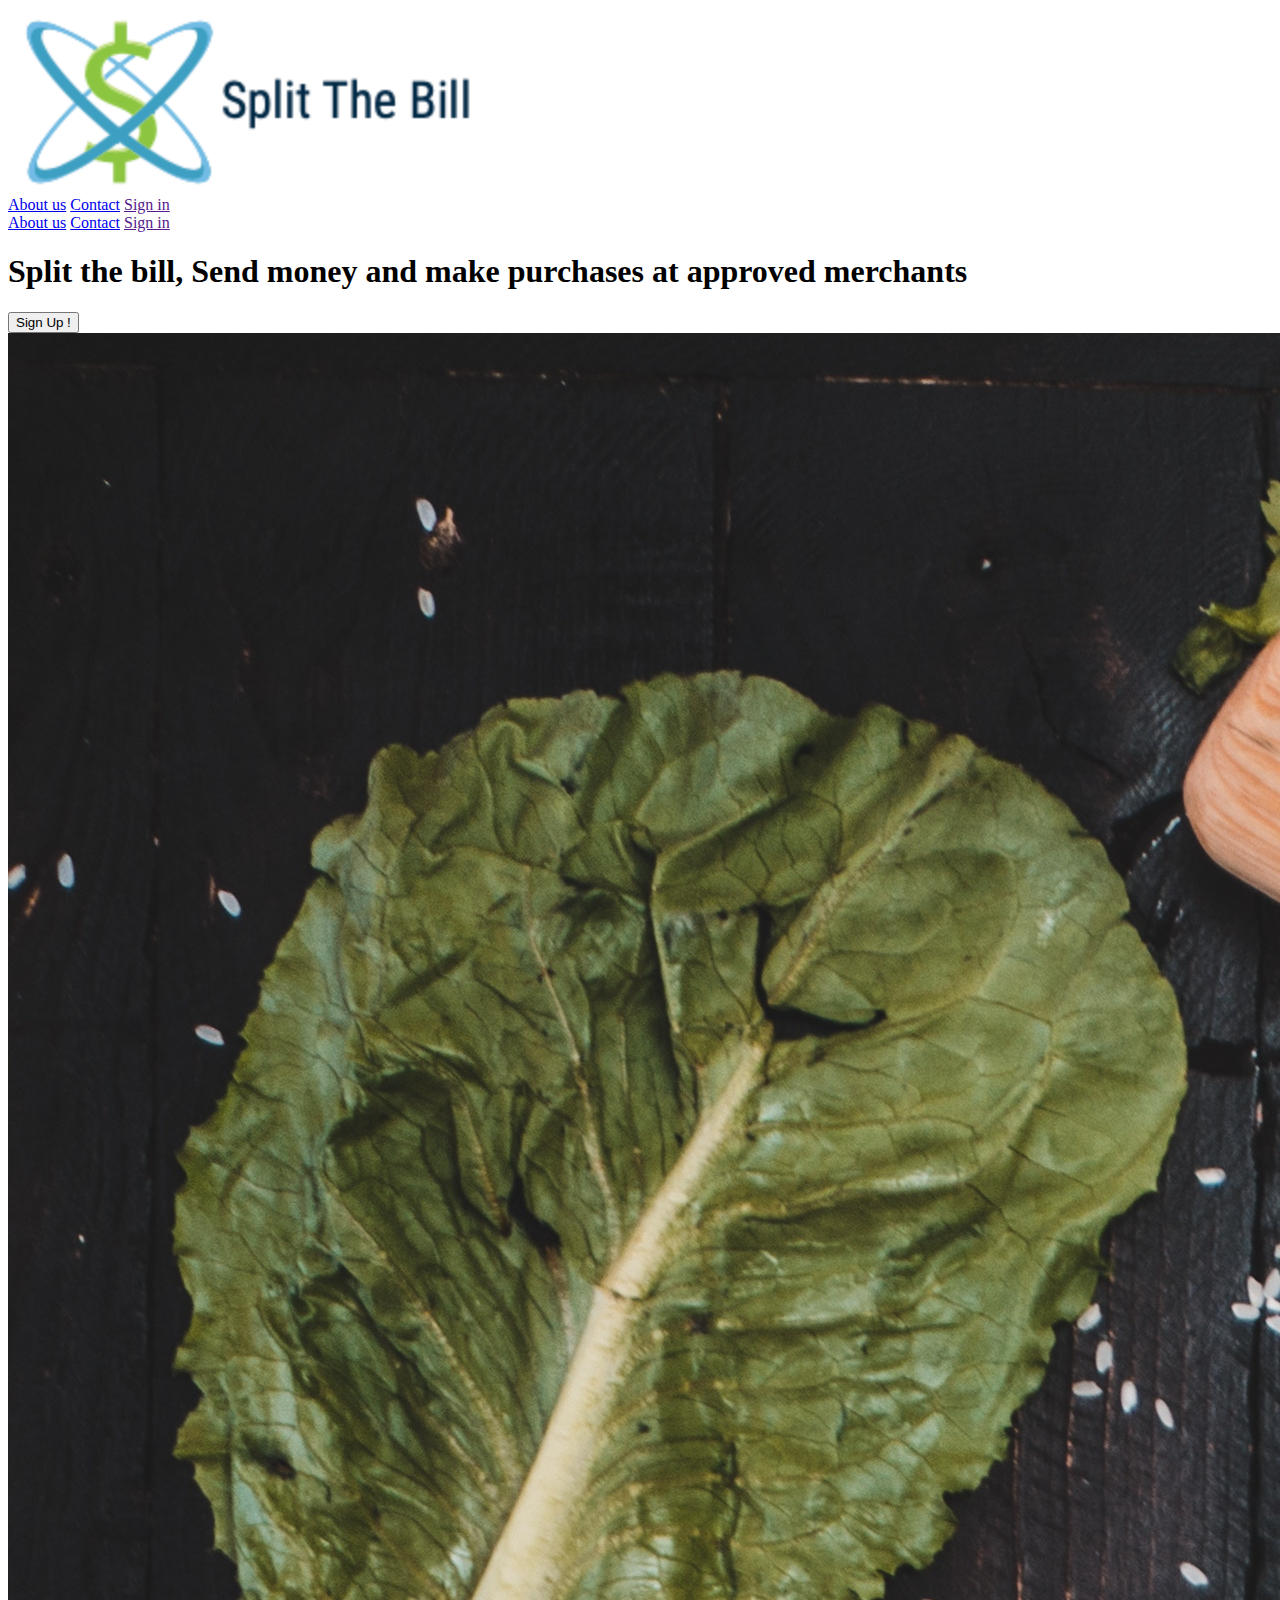
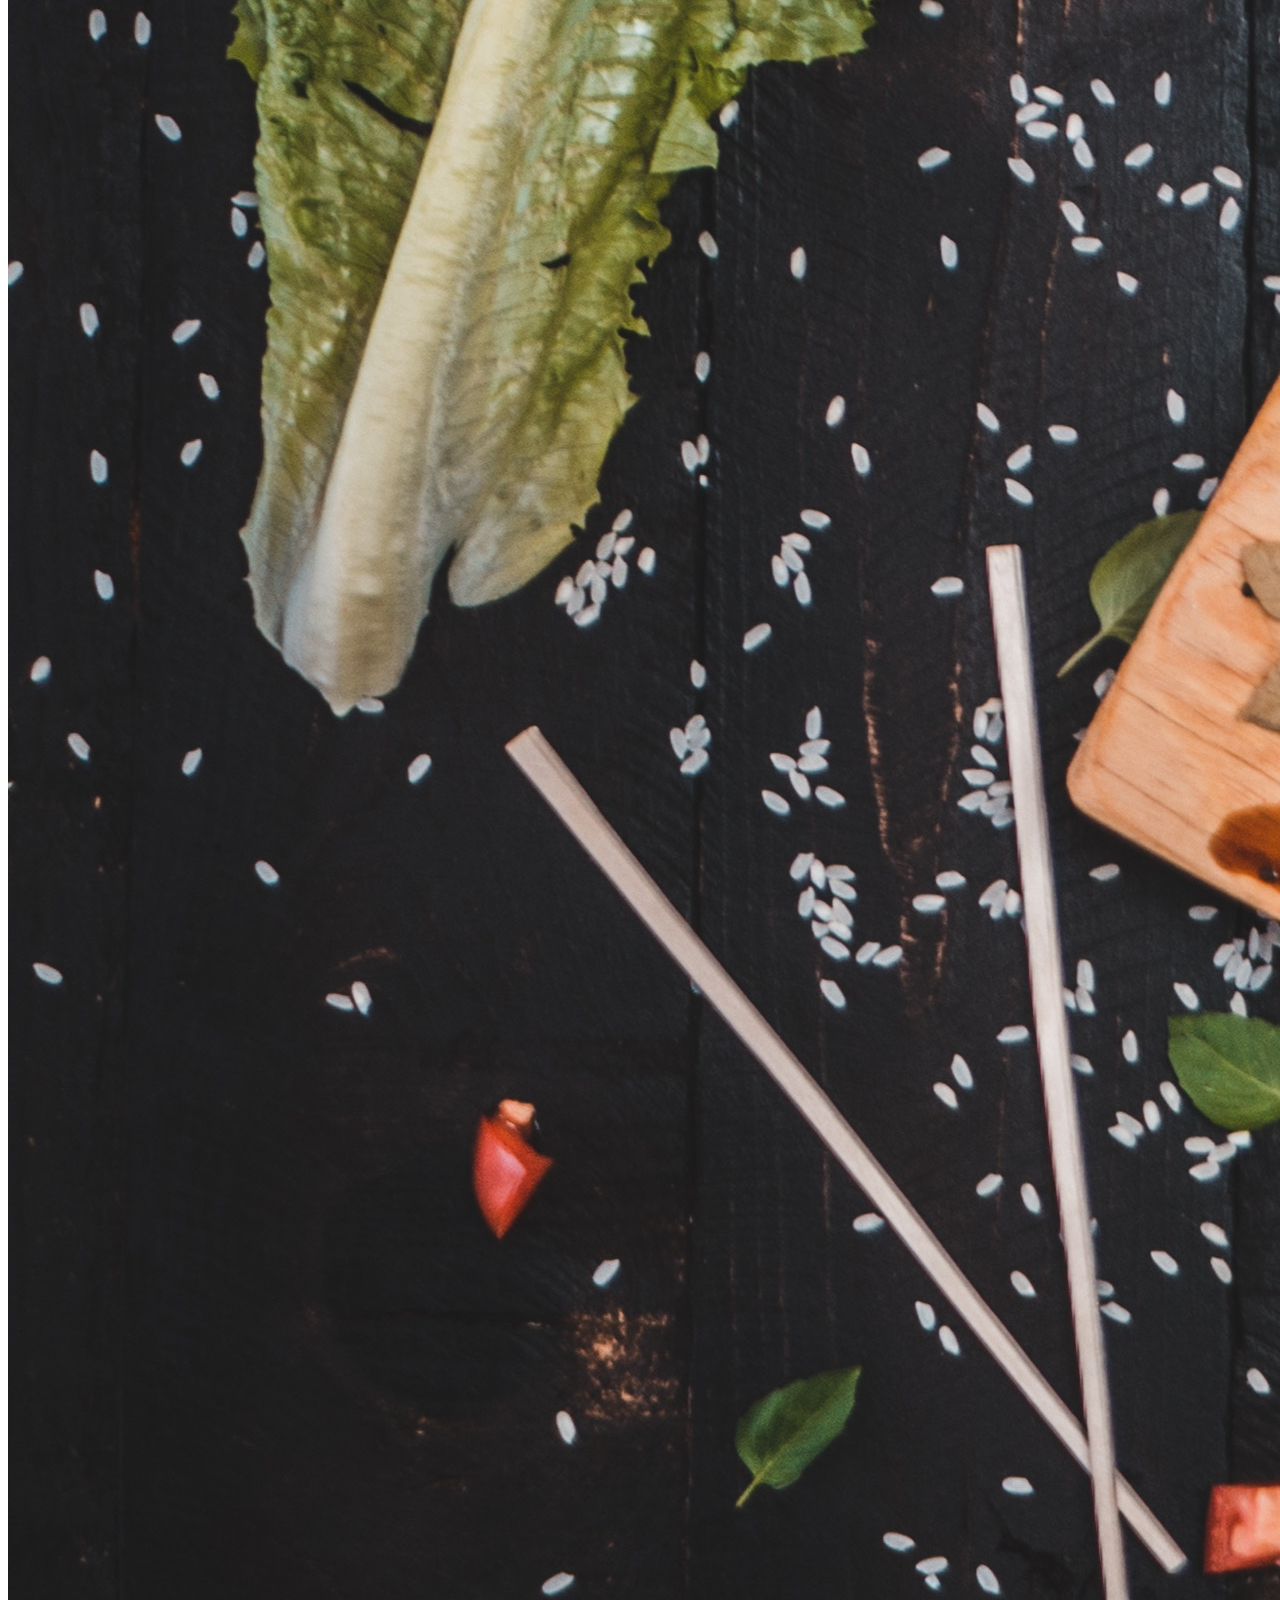
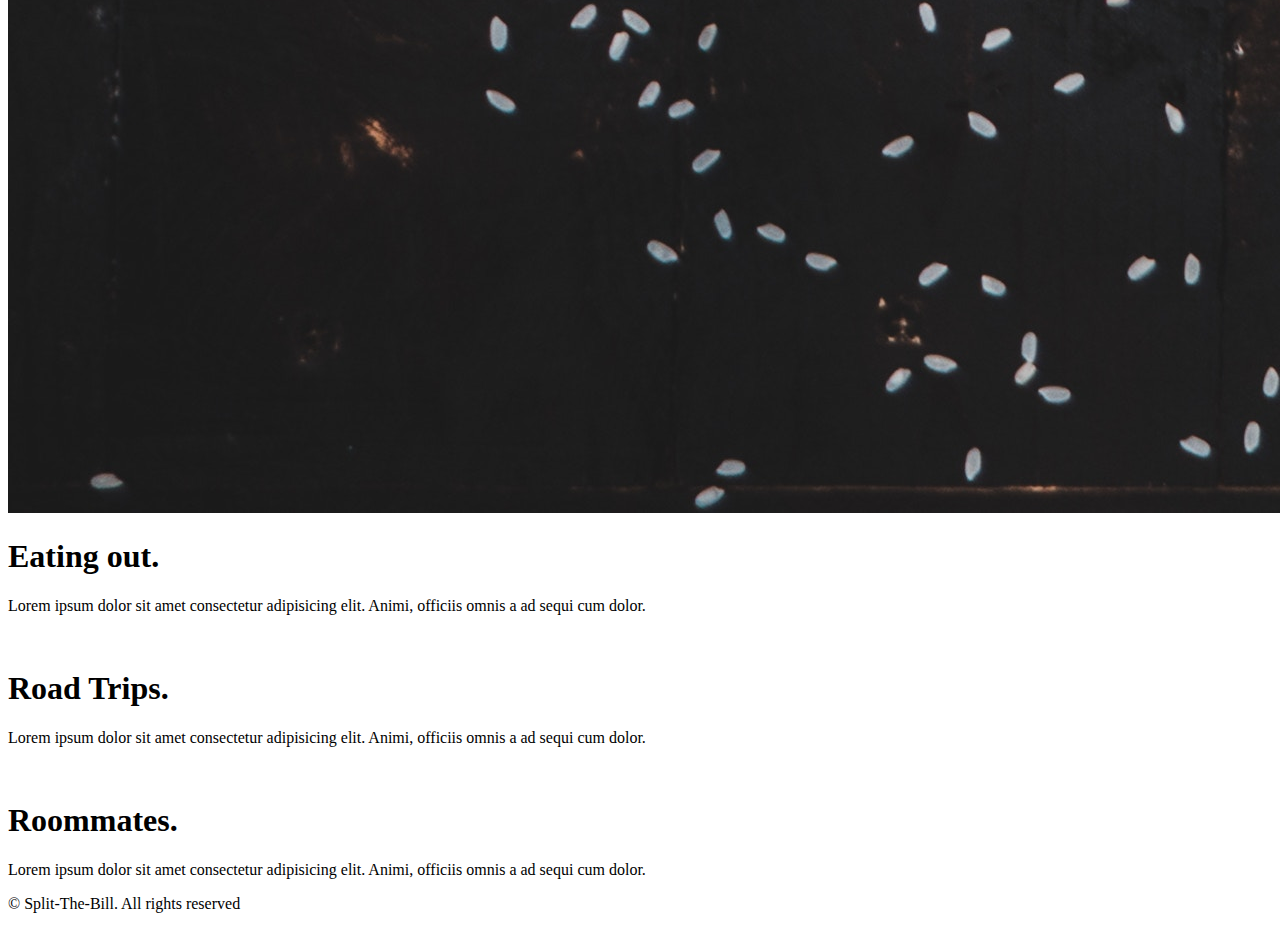
==== index.html @ 21a75089 "Touch up contact page" ====
<!DOCTYPE html>
<html>

<head>
  <title>Split The Bill</title>

  <meta name="viewport" content="width=device-width, initial-scale=1.0">
  <!-- reset style sheet -->
  <link rel="stylesheet" href="css/reset.css" />
  <!-- My style sheet -->
  <link rel="stylesheet" href="css/index.css" />
  <!-- Fontawesome -->
  <link rel="stylesheet" href="https://use.fontawesome.com/releases/v5.8.1/css/all.css"
    integrity="sha384-50oBUHEmvpQ+1lW4y57PTFmhCaXp0ML5d60M1M7uH2+nqUivzIebhndOJK28anvf" crossorigin="anonymous">
  <!-- Google fonts -->
  <link href="https://fonts.googleapis.com/css?family=Bangers|Questrial" rel="stylesheet">

  <!-- javascript -->
  <script defer="defer" src="./components/nav/nav.js"></script>
</head>

<body>
  <header class="header-container">
    <!-- <i class="fas fa-file-invoice-dollar fa-2x" id="logo">Split-The-Bill</i> -->
    <a href="index.html"><img id="logo-img" src="./img/splitthebill.png" alt="split the bill logo"></a>
    <!-- <a id="logo" href="index.html">Split-The-Bill</a> -->
    <nav id="desktop-nav">
      <a href="about.html">About us</i></a>
      <a href="contact.html">Contact</i></a>
      <a href="">Sign in <i class="fas fa-sign-in-alt"></i></a>
    </nav>

    <!-- mobile nav -->
    <nav class="dropdown">
      <section class="dropdown-button">
        <div class="bar1"></div>
        <div class="bar2"></div>
        <div class="bar3"></div>
      </section>
      <section class="dropdown-content dropdown-hidden">
        <a href="about.html">About us</i></a>
        <a href="contact.html">Contact</i></a>
        <a href="">Sign in <i class="fas fa-sign-in-alt"></i></a>
      </section>
    </nav>


  </header>


  <section id="jumbotrom">
    <div>
      <h1>Split the bill, Send money and
        make purchases at
        approved merchants</h1>

      <button>Sign Up !</button>
    </div>

    <div id="main-img">
      <!-- <img src="img/marianne-krohn-703826-unsplash.jpg" alt="person at cafe paying"> -->
    </div>
  </section>




  <section class="content">
    <div>
      <img src="img/daniel-apodaca-784965-unsplash.jpg" alt="">
      <h1>Eating out.</h1>
      <p>
        Lorem ipsum dolor sit amet consectetur adipisicing elit.
        Animi, officiis omnis a ad sequi cum dolor.
      </p>
    </div>
    <div>
      <img src="img/dino-reichmuth-115620-unsplash.jpg" alt="">
      <h1>Road Trips.</h1>
      <p>
        Lorem ipsum dolor sit amet consectetur adipisicing elit.
        Animi, officiis omnis a ad sequi cum dolor.
      </p>
    </div>
    <div>
      <img src="img/eric-nopanen-624212-unsplash.jpg" alt="">
      <h1>Roommates.</h1>
      <p>
        Lorem ipsum dolor sit amet consectetur adipisicing elit.
        Animi, officiis omnis a ad sequi cum dolor.
      </p>
    </div>
  </section>


  <footer>
    <p>© Split-The-Bill. All rights reserved</p>
  </footer>


</body>

</html>
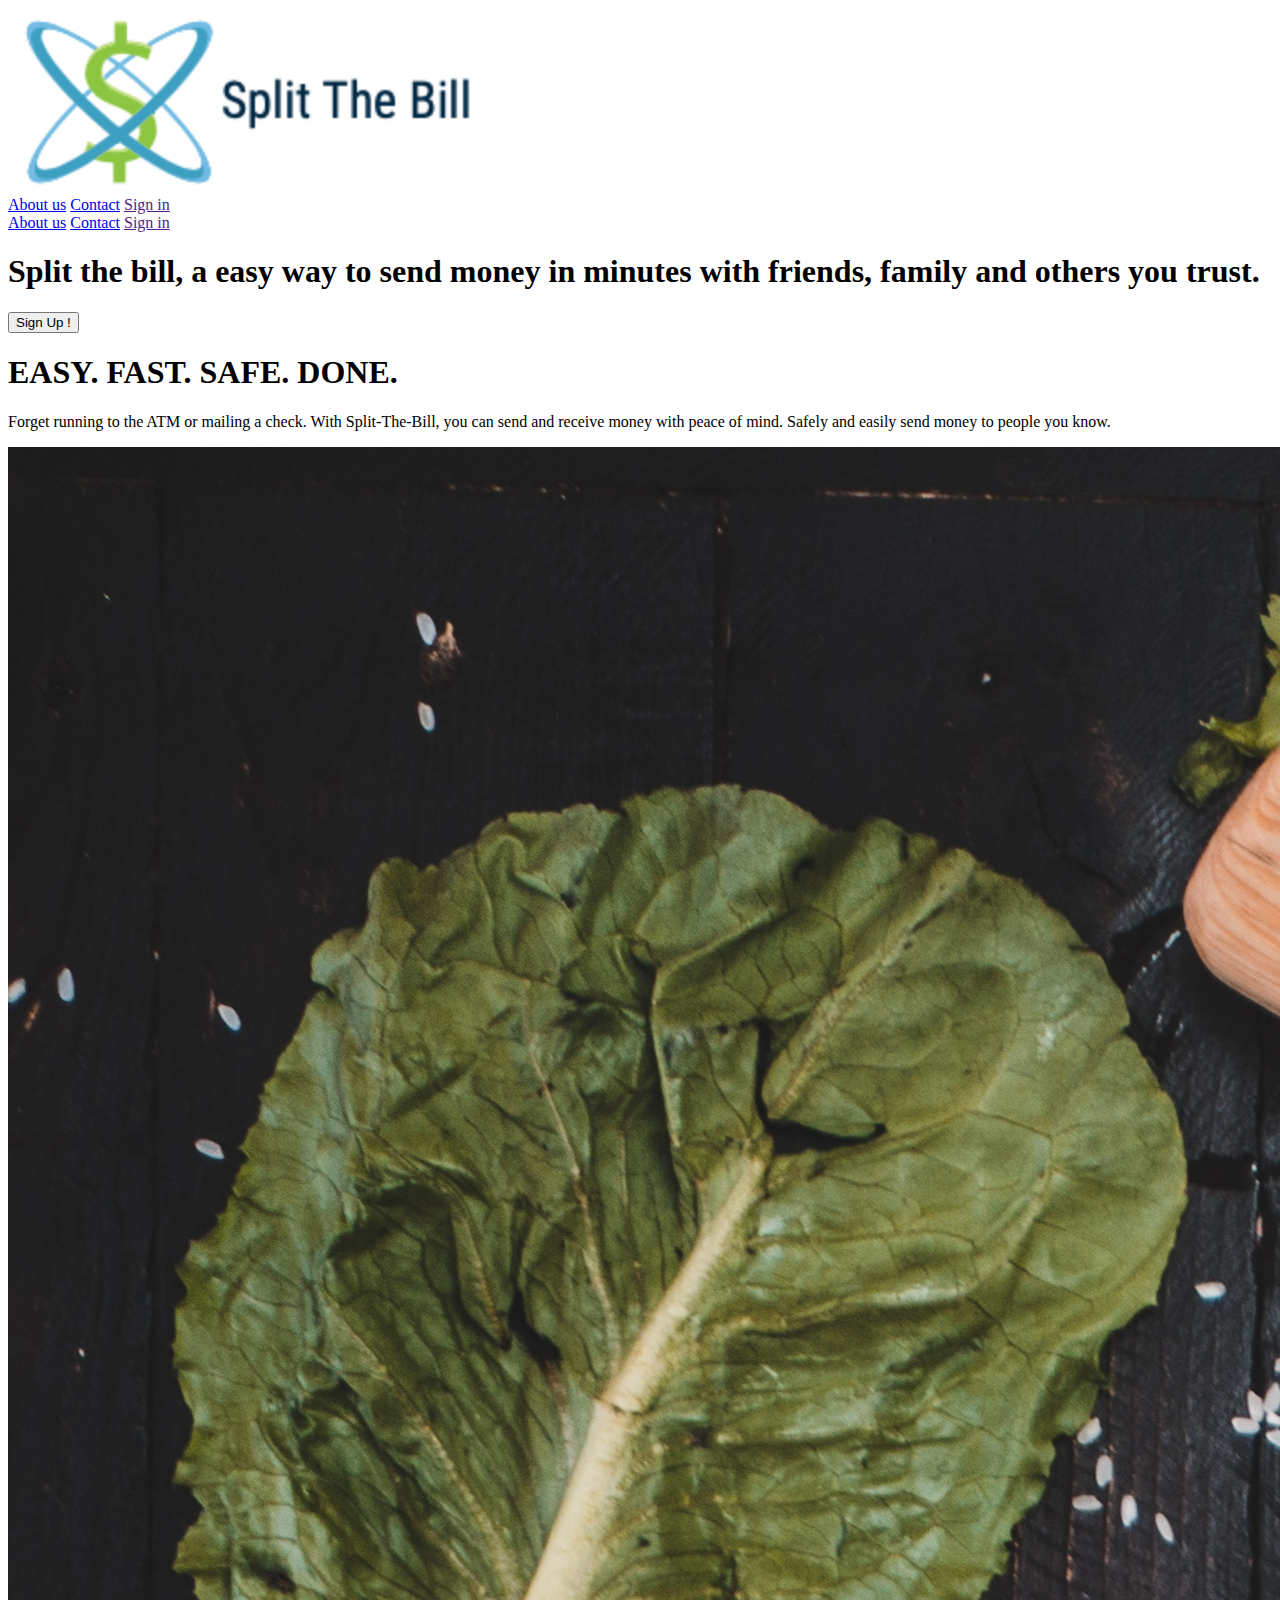
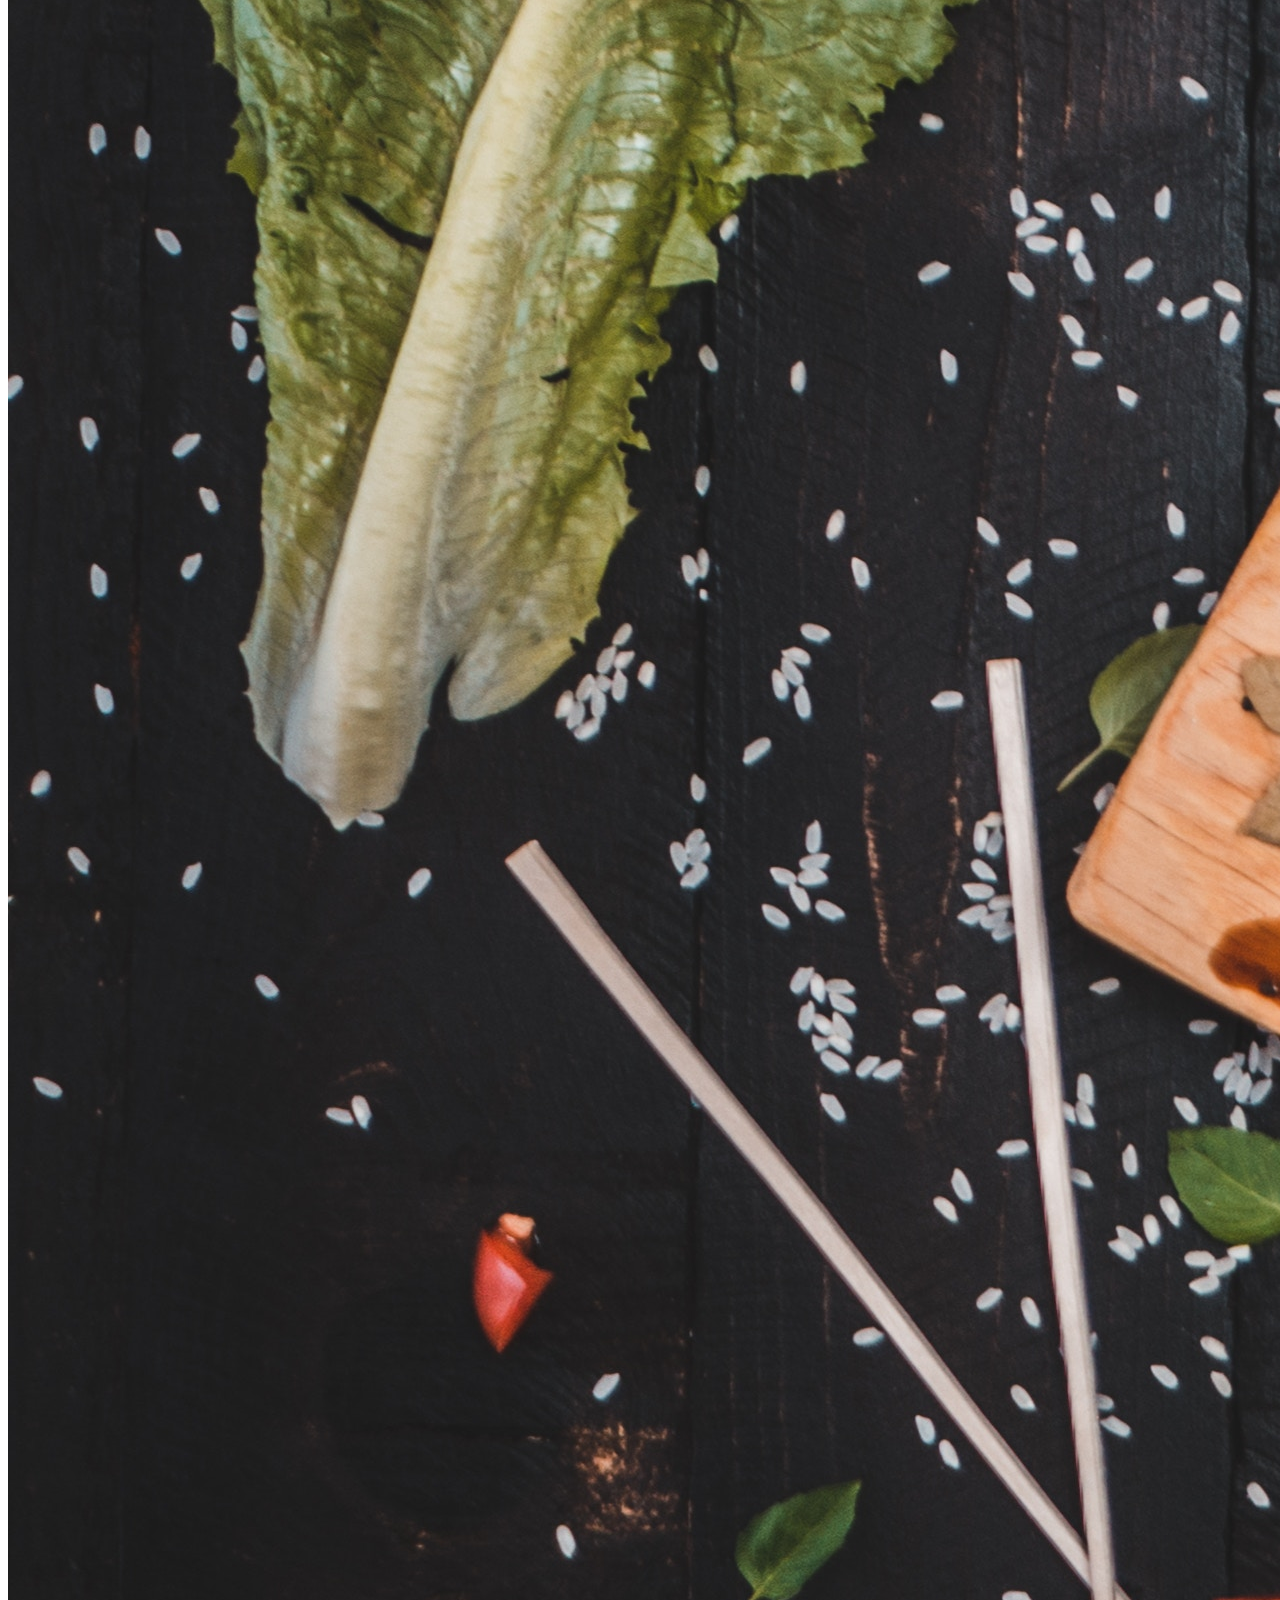
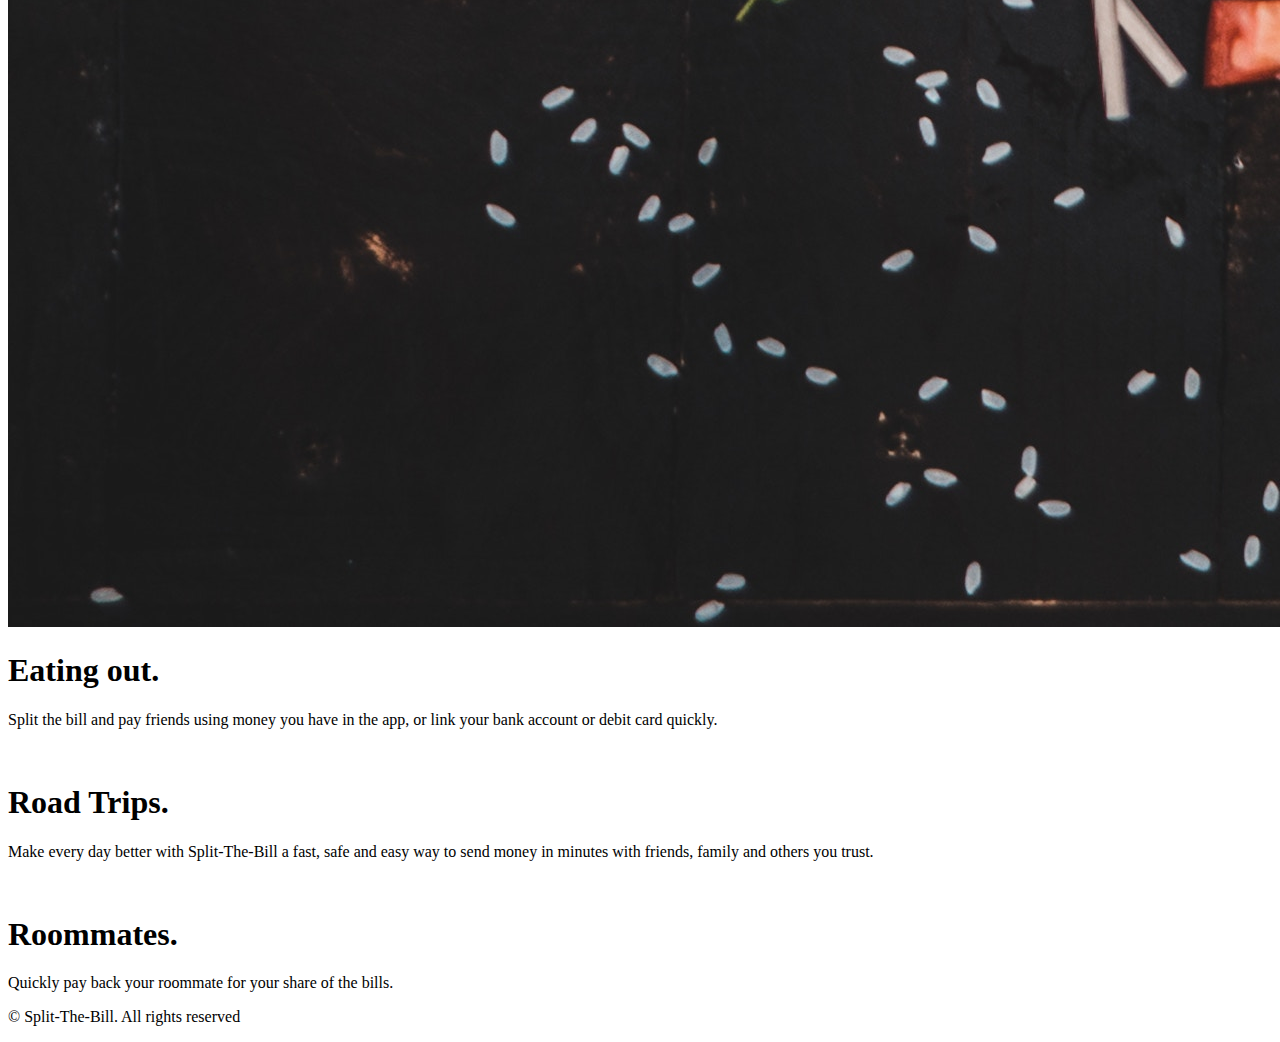
==== commit 317a8ad4: "Replacing placeholder text with description" ====
--- a/index.html
+++ b/index.html
@@ -50,9 +50,8 @@
 
   <section id="jumbotrom">
     <div>
-      <h1>Split the bill, Send money and
-        make purchases at
-        approved merchants</h1>
+      <h1>Split the bill, a easy way to send money in minutes with friends, family and others
+        you trust.</h1>
 
       <button>Sign Up !</button>
     </div>
@@ -63,31 +62,44 @@
   </section>
 
 
+  <div class="intro-content">
+    <h1>
+      EASY. FAST.
+      SAFE. DONE.
+    </h1>
 
+    <p>
+      Forget running to the ATM or mailing a check. With Split-The-Bill, you can send and receive money with peace of
+      mind.
+      Safely and easily send money to people you know.
+    </p>
+
+  </div>
 
   <section class="content">
     <div>
       <img src="img/daniel-apodaca-784965-unsplash.jpg" alt="">
       <h1>Eating out.</h1>
       <p>
-        Lorem ipsum dolor sit amet consectetur adipisicing elit.
-        Animi, officiis omnis a ad sequi cum dolor.
+        Split the bill and pay friends using money you have in the app,
+        or link your bank account or debit
+        card quickly.
       </p>
     </div>
     <div>
       <img src="img/dino-reichmuth-115620-unsplash.jpg" alt="">
       <h1>Road Trips.</h1>
       <p>
-        Lorem ipsum dolor sit amet consectetur adipisicing elit.
-        Animi, officiis omnis a ad sequi cum dolor.
+        Make every day better with Split-The-Bill a fast, safe and easy way to send money in minutes with friends,
+        family and
+        others you trust.
       </p>
     </div>
     <div>
       <img src="img/eric-nopanen-624212-unsplash.jpg" alt="">
       <h1>Roommates.</h1>
       <p>
-        Lorem ipsum dolor sit amet consectetur adipisicing elit.
-        Animi, officiis omnis a ad sequi cum dolor.
+        Quickly pay back your roommate for your share of the bills.
       </p>
     </div>
   </section>
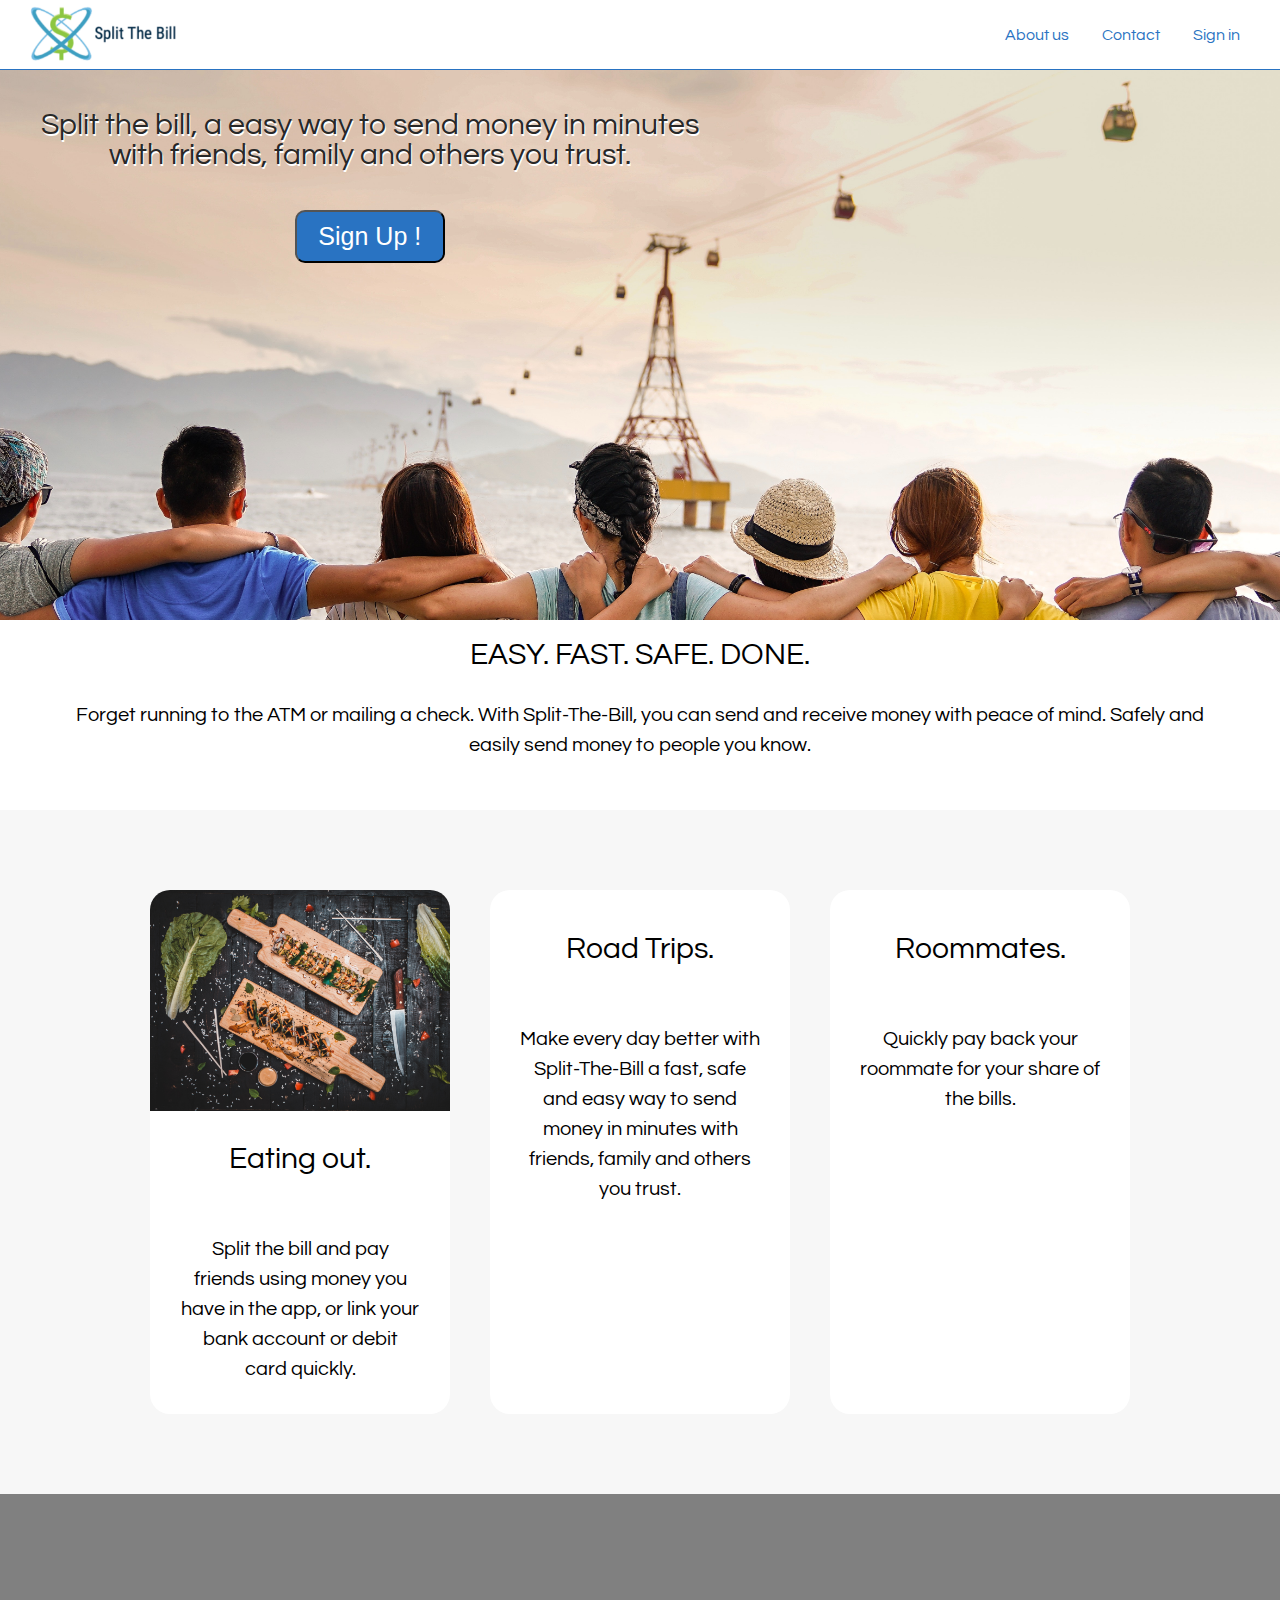
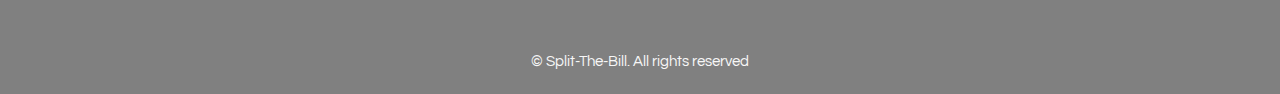
==== commit cf6ee918: "Merge branch 'master' into fritz-gamboa" ====
--- a/index.html
+++ b/index.html
@@ -6,9 +6,9 @@
 
   <meta name="viewport" content="width=device-width, initial-scale=1.0">
   <!-- reset style sheet -->
-  <link rel="stylesheet" href="css/reset.css" />
+  <link rel="stylesheet" href="CSS/reset.css" />
   <!-- My style sheet -->
-  <link rel="stylesheet" href="css/index.css" />
+  <link rel="stylesheet" href="CSS/index.css" />
   <!-- Fontawesome -->
   <link rel="stylesheet" href="https://use.fontawesome.com/releases/v5.8.1/css/all.css"
     integrity="sha384-50oBUHEmvpQ+1lW4y57PTFmhCaXp0ML5d60M1M7uH2+nqUivzIebhndOJK28anvf" crossorigin="anonymous">
@@ -112,4 +112,4 @@
 
 </body>
 
-</html>+</html>
--- a/CSS/index.css
+++ b/CSS/index.css
@@ -0,0 +1,395 @@
+* {
+  box-sizing: border-box;
+  margin: 0;
+  padding: 0;
+}
+.header-container {
+  position: fixed;
+  display: flex;
+  justify-content: space-between;
+  align-items: center;
+  width: 100%;
+  height: 70px;
+  border-bottom: 1px solid #2973C2;
+  font-size: 1.6rem;
+  padding: 0 25px;
+  color: #2973C2;
+  background-color: #ffffff;
+}
+.header-container #logo {
+  font-family: 'Bangers', cursive;
+  font-size: 3rem;
+  text-decoration: none;
+  color: #2973C2;
+}
+.header-container #logo-img {
+  height: 60px;
+  width: auto;
+}
+@media (max-width: 800px) {
+  .header-container #desktop-nav {
+    display: none;
+  }
+}
+.header-container #desktop-nav a {
+  text-decoration: none;
+  color: #2973C2;
+  margin: 0 15px;
+}
+.header-container .dropdown {
+  display: none;
+}
+@media (max-width: 800px) {
+  .header-container .dropdown {
+    display: block;
+  }
+  .header-container .dropdown .bar1,
+  .header-container .dropdown .bar2,
+  .header-container .dropdown .bar3 {
+    width: 35px;
+    height: 3px;
+    background-color: #2973C2;
+    margin: 6px 0;
+    transition: 0.4s;
+  }
+  .header-container .dropdown .change .bar1 {
+    -webkit-transform: rotate(-45deg) translate(-9px, 6px);
+    transform: rotate(-45deg) translate(-9px, 6px);
+  }
+  .header-container .dropdown .change .bar2 {
+    opacity: 0;
+  }
+  .header-container .dropdown .change .bar3 {
+    -webkit-transform: rotate(45deg) translate(-8px, -8px);
+    transform: rotate(45deg) translate(-8px, -8px);
+  }
+  .header-container .dropdown .dropdown-content {
+    top: 70px;
+    position: fixed;
+    height: 2000px;
+    width: 250px;
+    left: 70%;
+    background-color: #ffffff;
+    display: flex;
+    flex-direction: column;
+    transition: 0.5s ease-in;
+  }
+  .header-container .dropdown .dropdown-content a {
+    padding: 20px 0;
+    text-decoration: none;
+    color: #2973C2;
+    margin: 0 15px;
+    font-size: 2rem;
+  }
+  .header-container .dropdown .dropdown-hidden {
+    left: 100%;
+  }
+}
+@media (max-width: 800px) and (max-width: 500px) {
+  .header-container .dropdown .dropdown-content {
+    width: 500px;
+    left: 40%;
+  }
+}
+@media (max-width: 800px) and (max-width: 500px) {
+  .header-container .dropdown .dropdown-content a {
+    font-size: 2.5rem;
+    padding: 30px 0;
+  }
+}
+@media (max-width: 800px) and (max-width: 500px) {
+  .header-container .dropdown .dropdown-hidden {
+    left: 100%;
+  }
+}
+#jumbotrom {
+  display: flex;
+  justify-content: space-between;
+  text-align: center;
+  background-image: url("../img/duy-pham-704498-unsplash.jpg");
+  height: 620px;
+  background-attachment: fixed;
+  background-position: center;
+  background-repeat: no-repeat;
+  background-size: cover;
+}
+@media (max-width: 800px) {
+  #jumbotrom {
+    background-image: url("../img/kelsey-chance-575535-unsplash.jpg");
+  }
+}
+@media (max-width: 500px) {
+  #jumbotrom {
+    background-image: url("../img/zach-reiner-1092524-unsplash.jpg");
+  }
+}
+#jumbotrom div {
+  color: #282828;
+}
+#jumbotrom div h1 {
+  margin-top: 90px;
+  padding: 20px;
+  text-shadow: 1px 2px #ffffff;
+}
+@media (max-width: 800px) {
+  #jumbotrom div h1 {
+    margin-top: 300px;
+    padding: 30px;
+    color: #ffffff;
+    text-shadow: 2px 2px black;
+  }
+}
+#jumbotrom div button {
+  padding: 10px;
+  width: 150px;
+  border-radius: 10px;
+  font-size: 2.5rem;
+  background-color: #2973C2;
+  color: #ffffff;
+  margin: 20px;
+}
+@media (max-width: 500px) {
+  #jumbotrom div button {
+    width: 90%;
+    height: 60px;
+  }
+}
+#jumbotrom #main-img {
+  width: 70%;
+  height: 500px;
+  overflow: hidden;
+  min-width: 400px;
+}
+@media (max-width: 800px) {
+  #jumbotrom #main-img {
+    display: none;
+  }
+}
+#jumbotrom #main-img img {
+  max-width: 100%;
+  height: auto;
+  display: block;
+}
+.intro-content {
+  padding: 20px;
+  text-align: center;
+}
+.intro-content p {
+  padding: 30px;
+}
+.content {
+  width: 100%;
+  margin: 0 auto;
+  display: flex;
+  flex-direction: row;
+  justify-content: center;
+  text-align: center;
+  background-color: #F7F7F7;
+  padding: 60px 0;
+}
+@media (max-width: 800px) {
+  .content {
+    flex-direction: column;
+    width: 100%;
+    padding: 0;
+  }
+}
+.content div {
+  border-radius: 20px;
+  margin: 20px;
+  background-color: #ffffff;
+  max-width: 300px;
+  height: auto;
+}
+@media (max-width: 800px) {
+  .content div {
+    flex-direction: column;
+    max-width: 100%;
+    border-radius: 0;
+    margin: 0;
+  }
+}
+.content div img {
+  width: 100%;
+  height: auto;
+  overflow: hidden;
+  border-radius: 20px 20px 0 0;
+}
+@media (max-width: 800px) {
+  .content div img {
+    border-radius: 0;
+  }
+}
+.content div h1 {
+  padding: 30px;
+}
+.content div p {
+  border-radius: 15px;
+  padding: 10px;
+  margin: 20px;
+}
+.content div button {
+  padding: 10px;
+  width: 20%;
+  border-radius: 10px;
+  font-size: 2.5rem;
+  background-color: #4CAF50;
+  color: #ffffff;
+}
+.container {
+  display: flex;
+  align-content: center;
+  background-color: #F7F7F7;
+  padding-top: 80px;
+}
+@media (max-width: 800px) {
+  .container {
+    padding-bottom: 125px;
+    flex-direction: column;
+  }
+}
+.container div {
+  height: 300px;
+  width: 50%;
+  text-align: center;
+  margin-bottom: 75px;
+  padding: 20px;
+}
+@media (max-width: 800px) {
+  .container div {
+    width: 100%;
+    margin-bottom: 20px;
+  }
+}
+.container div h1 {
+  padding: 50px;
+}
+.container div ul {
+  text-align: left;
+}
+.container div ul li {
+  padding: 10px;
+  list-style-type: circle;
+  list-style-position: inside;
+}
+@media (max-width: 800px) {
+  .container div ul li {
+    font-size: 1.8rem;
+  }
+}
+.container div input {
+  display: block;
+  padding: 10px;
+  border-radius: 5px;
+  margin: 10px auto;
+  transition: width 1s;
+}
+.container div input[type=text] {
+  width: 200px;
+  transition: width 0.35s ease-in-out;
+}
+@media (max-width: 800px) {
+  .container div input[type=text] {
+    width: 80%;
+  }
+}
+@media (max-width: 500px) {
+  .container div input[type=text] {
+    width: 95%;
+  }
+}
+.container div input[type=text]:focus {
+  width: 95%;
+}
+.container div input:last-of-type {
+  height: 60px;
+}
+.container div button {
+  padding: 10px;
+  width: 150px;
+  border-radius: 10px;
+  font-size: 2.5rem;
+  background-color: #2973C2;
+  color: #ffffff;
+  margin: 20px;
+  height: 50px;
+}
+@media (max-width: 500px) {
+  .container div button {
+    width: 95%;
+  }
+}
+#about {
+  padding-top: 80px;
+}
+#about div {
+  text-align: center;
+}
+#about div h1 {
+  padding-top: 60px;
+}
+#about div p {
+  font-size: 1.5rem;
+  padding: 30px;
+  line-height: 2rem;
+}
+#about div img {
+  width: 100%;
+  height: auto;
+  padding: 50px;
+}
+@media (max-width: 800px) {
+  #about div img {
+    padding: 30px 0 0 0;
+  }
+}
+#about div h1 {
+  padding-bottom: 50px;
+}
+#about div .team-intro {
+  display: flex;
+  justify-content: center;
+}
+#about div .team-intro div {
+  padding: 30px;
+}
+#about div .team-intro div img {
+  border-radius: 50%;
+  width: 200px;
+  padding: 0;
+}
+@media (max-width: 800px) {
+  #about div .team-intro div img {
+    width: 150px;
+  }
+}
+html {
+  font-size: 62.5%;
+}
+body {
+  font-size: 14px;
+  font-size: 1.4rem;
+  box-sizing: border-box;
+  min-width: 300px;
+  margin: 0;
+  font-family: 'Questrial', sans-serif;
+}
+h1 {
+  font-size: 3rem;
+}
+p {
+  font-size: 2rem;
+  line-height: 150%;
+}
+footer {
+  height: 200px;
+  background-color: gray;
+  display: flex;
+  justify-content: center;
+  align-items: flex-end;
+}
+footer p {
+  color: #F7F7F7;
+  padding: 20px;
+  font-size: 1.5rem;
+}
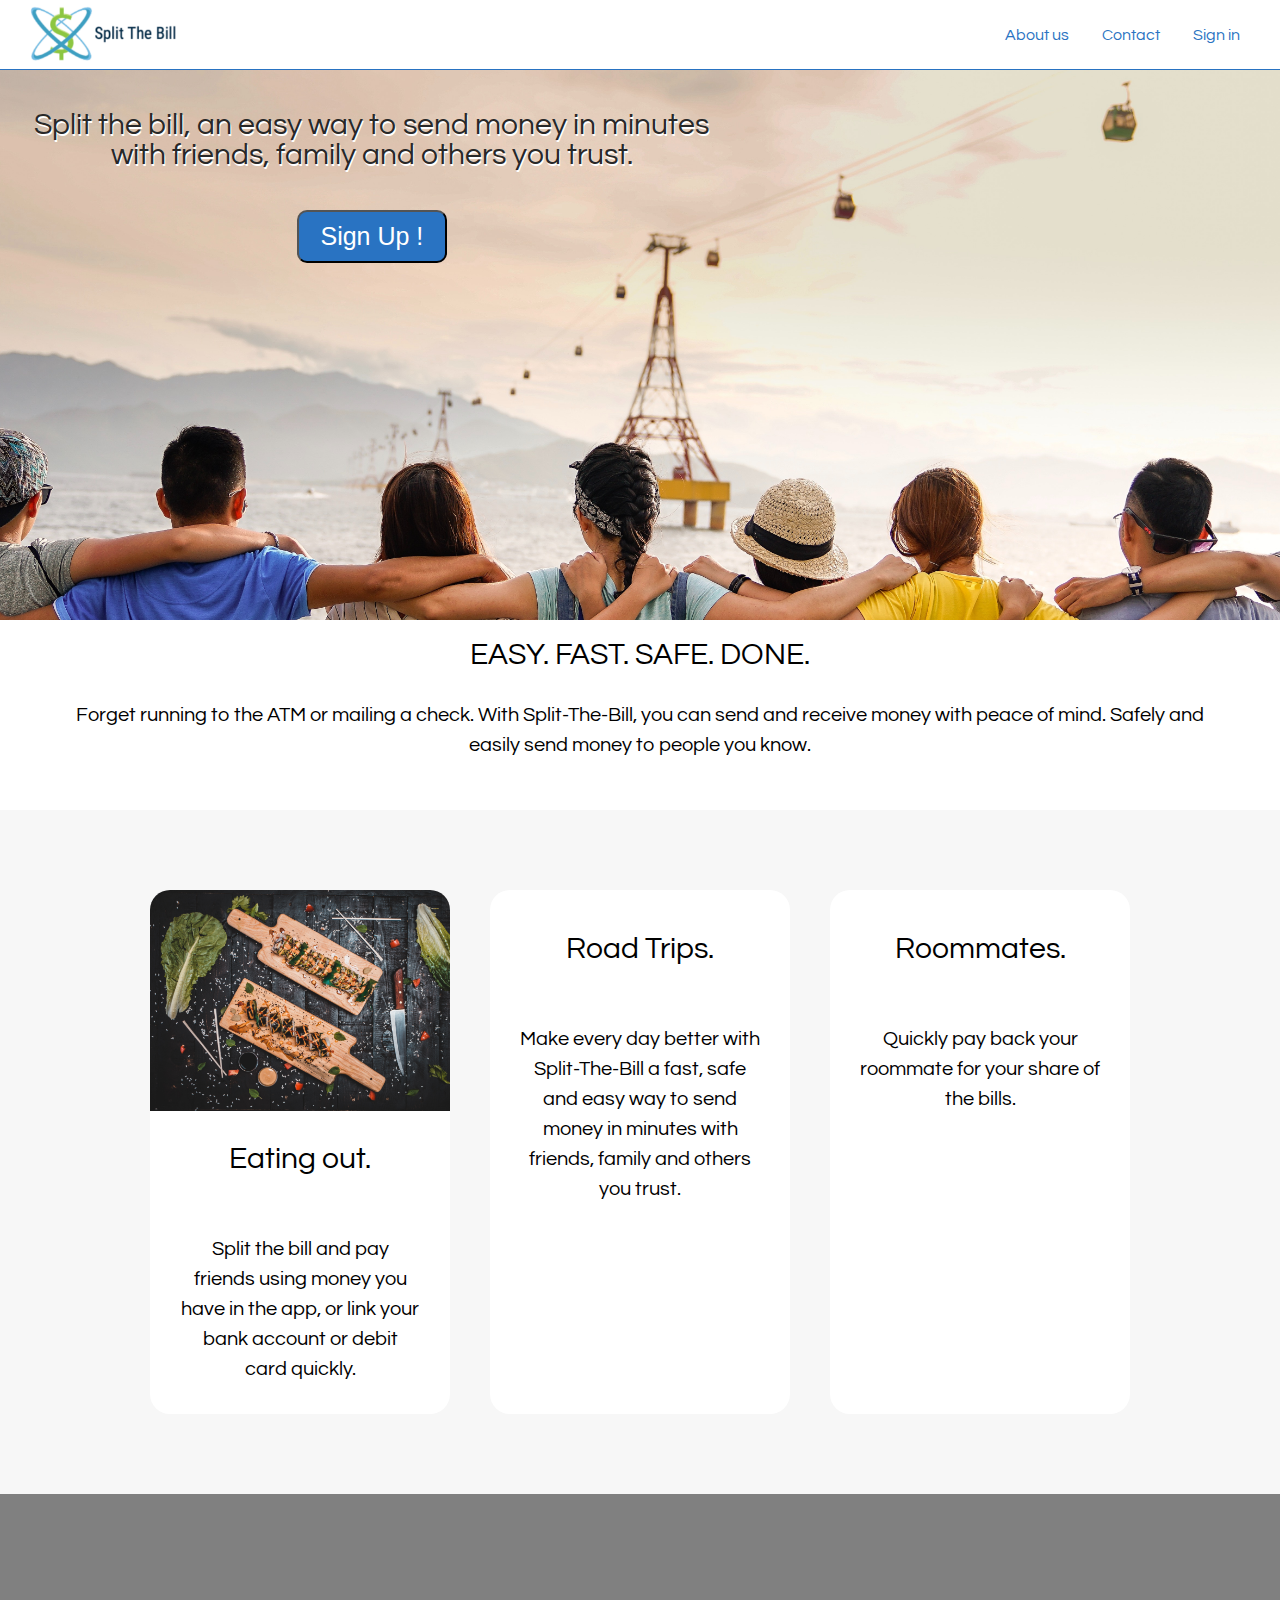
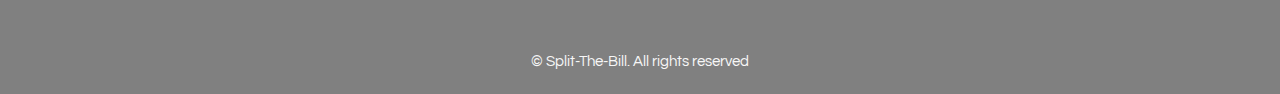
==== commit 32d6fd76: "correct misspelled words" ====
--- a/index.html
+++ b/index.html
@@ -50,7 +50,7 @@
 
   <section id="jumbotrom">
     <div>
-      <h1>Split the bill, a easy way to send money in minutes with friends, family and others
+      <h1>Split the bill, an easy way to send money in minutes with friends, family and others
         you trust.</h1>
 
       <button>Sign Up !</button>
@@ -112,4 +112,4 @@
 
 </body>
 
-</html>
+</html>